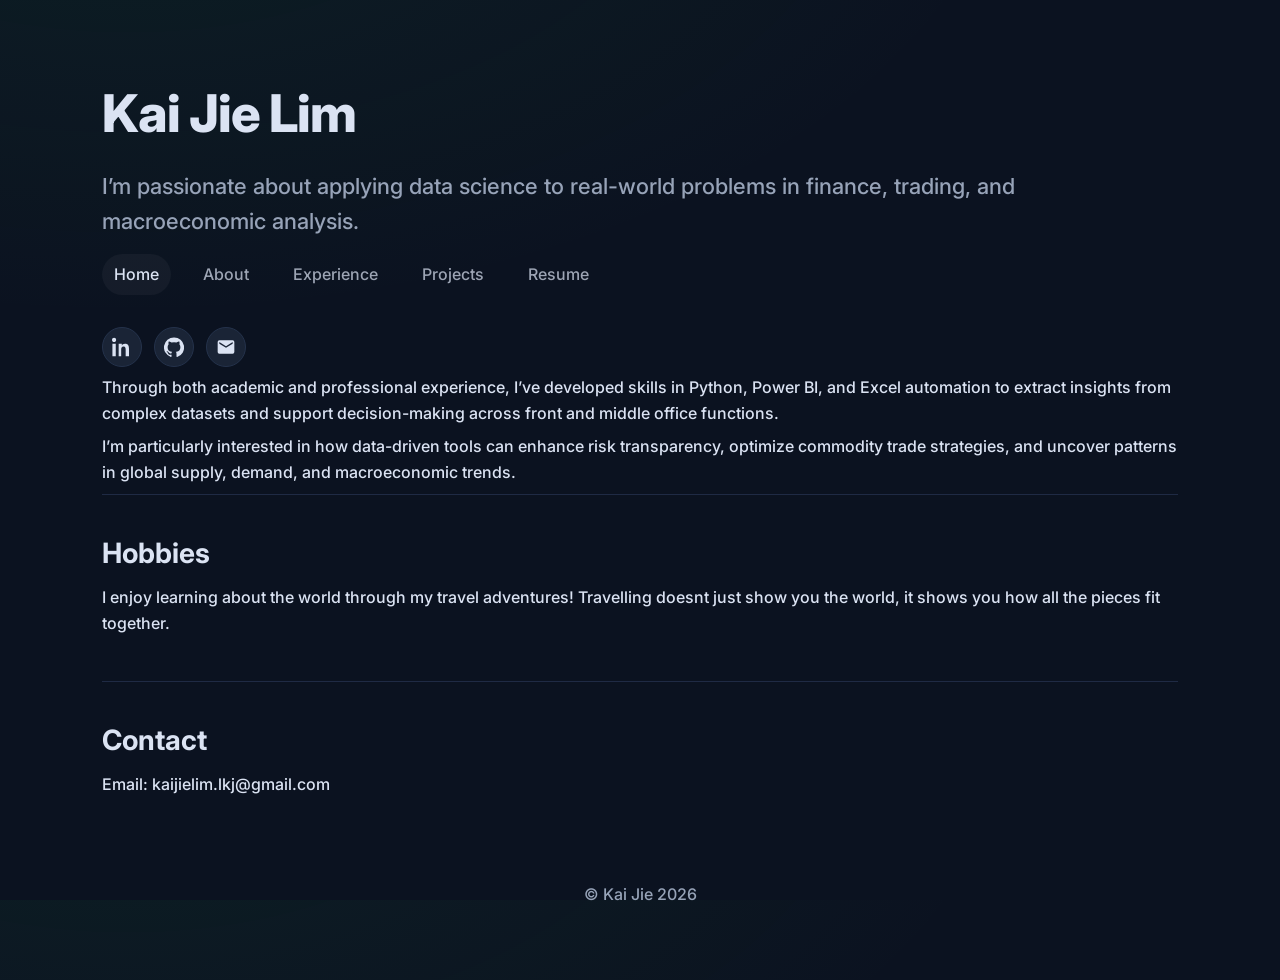
==== index.html @ aebbc4e6 "update" ====
<!doctype html>
<html lang="en">
<head>
  <meta charset="utf-8" />
  <meta name="viewport" content="width=device-width,initial-scale=1" />
  <title>Kai Jie — Portfolio</title>
  <meta name="description" content="Personal portfolio of Kai Jie: data engineering, markets, analytics." />
  <link rel="preconnect" href="https://fonts.googleapis.com">
  <link rel="preconnect" href="https://fonts.gstatic.com" crossorigin>
  <!-- Site font -->
  <link href="https://fonts.googleapis.com/css2?family=Inter:wght@400;500;600;700;800&display=swap" rel="stylesheet">
  <link href="style.css" rel="stylesheet">
</head>
<body>

  <div class="wrap">
    <!-- HERO -->
    <header id="home">
      <div class="brand">Kai Jie Lim</div>
      <div class="subtitle">I’m passionate about applying data science to real-world problems in finance, trading, and macroeconomic analysis.</div>
      <nav class="nav" id="main-nav">
        <a href="index.html" class="active">Home</a>
        <a href="about.html">About</a>
        <a href="experience.html">Experience</a>
        <a href="projects.html">Projects</a>
        <a href="resume.html">Resume</a>
      </nav>
      <div class="social">
        <a class="icon" aria-label="LinkedIn" href="https://www.linkedin.com/in/kai-jie-l-989153208/" target="_blank" rel="noopener">
          <svg width="20" height="20" fill="currentColor" viewBox="0 0 24 24"><path d="M4.98 3.5C4.98 4.88 3.86 6 2.5 6S0 4.88 0 3.5 1.12 1 2.5 1s2.48 1.12 2.48 2.5zM.5 8h4V23H.5zM8 8h3.8v2.05h.05c.53-1 1.83-2.05 3.77-2.05 4.03 0 4.78 2.65 4.78 6.09V23h-4V15.5c0-1.79-.03-4.09-2.5-4.09-2.5 0-2.88 1.95-2.88 3.96V23H8z"/></svg>
        </a>
        <a class="icon" aria-label="GitHub" href="https://github.com/snorlexzzz" target="_blank" rel="noopener">
          <svg width="20" height="20" fill="currentColor" viewBox="0 0 24 24"><path d="M12 .5a12 12 0 0 0-3.79 23.4c.6.11.82-.26.82-.58v-2.02c-3.34.73-4.04-1.61-4.04-1.61-.55-1.39-1.34-1.76-1.34-1.76-1.09-.75.08-.74.08-.74 1.2.08 1.83 1.24 1.83 1.24 1.07 1.83 2.8 1.3 3.48.99.11-.78.42-1.3.76-1.6-2.66-.3-5.46-1.33-5.46-5.93 0-1.31.47-2.38 1.24-3.22-.13-.3-.54-1.52.12-3.17 0 0 1.01-.32 3.3 1.23a11.46 11.46 0 0 1 6.01 0c2.28-1.55 3.29-1.23 3.29-1.23.66 1.65.25 2.87.13 3.17.77.84 1.23 1.91 1.23 3.22 0 4.61-2.8 5.63-5.47 5.93.43.37.81 1.1.81 2.22v3.29c0 .33.21.71.83.59A12 12 0 0 0 12 .5z"/></svg>
        </a>
        <a class="icon" aria-label="Email" href="mailto:kaijielim.lkj@gmail.com">
          <svg width="20" height="20" fill="currentColor" viewBox="0 0 24 24"><path d="M20 4H4a2 2 0 0 0-2 2v12a2 2 0 0 0 2 2h16a2 2 0 0 0 2-2V6a2 2 0 0 0-2-2zm0 4-8 5L4 8V6l8 5 8-5v2z"/></svg>
        </a>
      </div>
    </header>

    <div class="sections">
      <p>Through both academic and professional experience, I’ve developed skills in Python, Power BI, and Excel automation to extract insights from complex datasets and support decision-making across front and middle office functions.</p>
      <p>I’m particularly interested in how data-driven tools can enhance risk transparency, optimize commodity trade strategies, and uncover patterns in global supply, demand, and macroeconomic trends.</p>
      <section id="Hobbies">
        <h2>Hobbies</h2>
        <p>I enjoy learning about the world through my travel adventures! Travelling doesnt just show you the world, it shows you how all the pieces fit together.</p>
      </section>
      <section id="contact">
        <h2>Contact</h2>
        <p>Email: <a href="mailto:kaijielim.lkj@gmail.com">kaijielim.lkj@gmail.com</a></p>
      </section>
    </div>

    <footer>© Kai Jie <span id="y"></span></footer>
  </div>

  <script>
    // footer year
    document.getElementById('y').textContent = new Date().getFullYear();
  </script>
</body>
</html>
---- style.css ----
/* ===== Base Variables ===== */
:root {
  --bg: #0b1220;
  --ink: #dbe3f3;
  --muted: #97a3b8;
  --panel: #101a2b;
  --line: #1f2a44;
  --brand: #22c55e;
  --brand-2: #a7f3d0;
  --radius: 18px;
  --shadow: 0 10px 30px rgba(0,0,0,.35);
}

/* ===== Reset & Base ===== */
* { box-sizing: border-box; }
html, body { height: 100%; scroll-behavior: smooth; }
body {
  margin: 0;
  background: radial-gradient(900px 500px at 10% -20%, rgba(34,197,94,.08), transparent), var(--bg);
  color: var(--ink);
  font: 500 16px/1.6 'Inter', ui-sans-serif, system-ui, -apple-system, Segoe UI, Roboto, Helvetica, Arial;
}
a { color: var(--ink); text-decoration: none; }

/* ===== Layout ===== */
.wrap { max-width: 1120px; margin: 0 auto; padding: 32px 22px; }
header { display: grid; gap: 14px; margin-top: 40px; }
.brand { font-weight: 800; font-size: 52px; letter-spacing: -0.02em; }
.subtitle { font-size: 22px; color: var(--muted); }

/* ===== Navigation ===== */
.nav { display: flex; gap: 20px; flex-wrap: wrap; align-items: center; }
.nav a { opacity: .7; padding: 8px 12px; border-radius: 999px; }
.nav a.active, .nav a:hover { opacity: 1; background: rgba(255,255,255,.04); }

/* ===== Sections ===== */
section { padding: 36px 0; border-top: 1px solid var(--line); }
.page-title {
  font-size: 36px;
  line-height: 1.2;
  margin: 10px 0 12px;
}
h2 { font-size: 28px; margin: 0 0 10px; }
p { margin: 8px 0; }
main > section:first-of-type {
  margin-top: 18px;
}
/* ===== Social Icons ===== */
.social { display: flex; gap: 12px; margin-top: 18px; }
.icon { width: 40px; height: 40px; border-radius: 999px; background: #1a2436;
        display: grid; place-items: center; border: 1px solid #24324b; }
.icon:hover { transform: translateY(-1px); }

/* ===== Grid & Cards ===== */
.grid { display: grid; grid-template-columns: repeat(2, 1fr); gap: 18px; }
.card {
  background: rgba(255,255,255,.03);
  border: 1px solid rgba(255,255,255,.08);
  border-radius: var(--radius);
  box-shadow: var(--shadow);
  padding: 22px;
}
.pill {
  display: inline-block;
  padding: 6px 10px;
  border: 1px solid #24324b;
  border-radius: 999px;
  background: #111a2a;
  color: #aab3c6;
  font-size: 14px;
  margin: 4px 6px 0 0;
}

/* ===== Resume Button ===== */
.resume-btn {
  display: inline-flex;
  align-items: center;
  gap: 8px;
  margin-top: 8px;
  padding: 12px 20px;
  border-radius: 12px;
  background: linear-gradient(135deg, var(--brand), var(--brand-2));
  color: #0b1220;
  font-weight: 700;
}
.resume-btn svg { width: 18px; height: 18px; fill: #0b1220; }
.resume-btn:hover { opacity: .9; }

/* ===== Timeline (Experience Page) ===== */
/* ===== Timeline (Experience) ===== */
.experience{
  display: grid;
  grid-template-columns: 180px 24px 1fr;  /* date | dot | card */
  column-gap: 24px;
  row-gap: 28px;
}

/* if your H1 uses .page-title inside the section */
.experience .page-title{ grid-column: 1 / -1; margin: 10px 0 12px; }

.timeline-item{ display: contents; } /* lets children occupy the grid cells */

.timeline-date{
  grid-column: 1;
  align-self: center;
  color: var(--muted);
  font-size: 15px;
  font-weight: 600;
  white-space: nowrap;
}

.timeline-dot{
  grid-column: 2;
  align-self: center;
}
.timeline-dot::before{
  content: "";
  display: block;
  width: 18px; height: 18px;
  background: var(--brand);
  border-radius: 50%;
  border: 3px solid var(--bg);
  box-shadow: 0 0 0 3px var(--line);
}

.timeline-content{
  grid-column: 3;
  background: rgba(255,255,255,.03);
  border: 1px solid rgba(255,255,255,.08);
  border-radius: var(--radius);
  box-shadow: var(--shadow);
  padding: 16px 18px;
}

/* Mobile: stack, hide dot */
@media (max-width: 900px){
  .experience{ grid-template-columns: 1fr; row-gap: 18px; }
  .timeline-item{ display: block; }
  .timeline-dot{ display: none; }
  .timeline-date{ margin-bottom: 6px; }
}

/* ===== Footer ===== */
footer { color: var(--muted); text-align: center; padding: 40px 0; }

/* ===== Responsive ===== */
@media (max-width:900px) {
  .brand { font-size: 42px; }
  .grid { grid-template-columns: 1fr; }
  .experience { grid-template-columns: 1fr; row-gap: 18px; }
  .exp-title { grid-column: 1; }
  .timeline-item { display: grid; grid-template-columns: 1fr; }
  .timeline-dot { display: none; }
  .timeline-date { order: 1; margin-bottom: 6px; }
  .timeline-content { order: 2; }
}
/* ===== Images ===== */
.card-img {
  width: 100%;            /* make image fill the card */
  height: auto;           /* maintain proportions */
  border-radius: 12px;    /* match card’s rounded corners */
  margin-bottom: 12px;    /* space between image and text */
  object-fit: cover;      /* crop if aspect ratio doesn’t match */
}
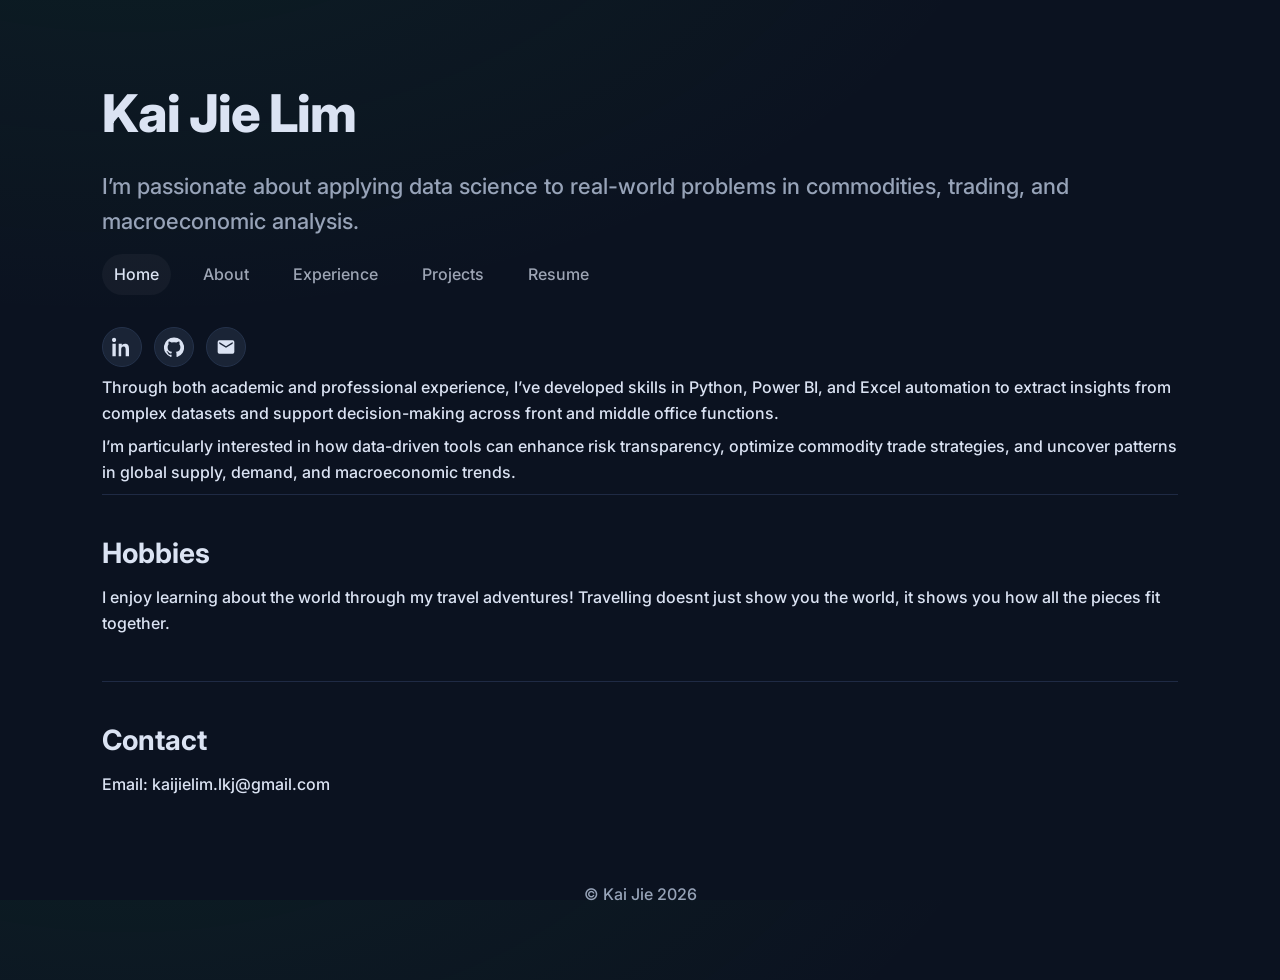
==== commit f9b4318f: "Update subtitle to reflect focus on commodities" ====
--- a/index.html
+++ b/index.html
@@ -17,7 +17,7 @@
     <!-- HERO -->
     <header id="home">
       <div class="brand">Kai Jie Lim</div>
-      <div class="subtitle">I’m passionate about applying data science to real-world problems in finance, trading, and macroeconomic analysis.</div>
+      <div class="subtitle">I’m passionate about applying data science to real-world problems in commodities, trading, and macroeconomic analysis.</div>
       <nav class="nav" id="main-nav">
         <a href="index.html" class="active">Home</a>
         <a href="about.html">About</a>
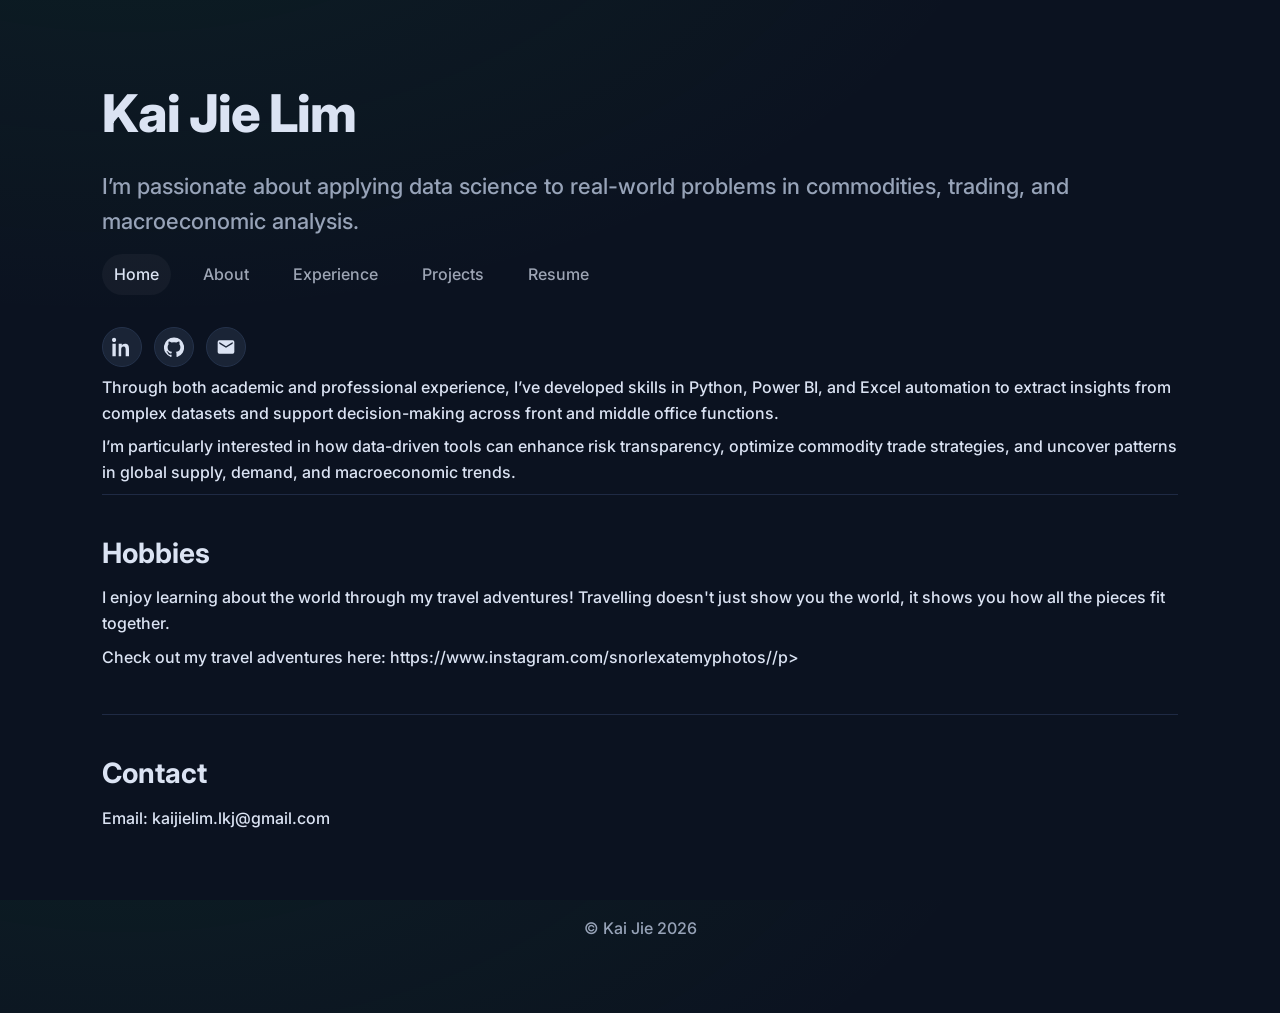
==== commit 845f9fc8: "Update index.html" ====
--- a/index.html
+++ b/index.html
@@ -43,7 +43,8 @@
       <p>I’m particularly interested in how data-driven tools can enhance risk transparency, optimize commodity trade strategies, and uncover patterns in global supply, demand, and macroeconomic trends.</p>
       <section id="Hobbies">
         <h2>Hobbies</h2>
-        <p>I enjoy learning about the world through my travel adventures! Travelling doesnt just show you the world, it shows you how all the pieces fit together.</p>
+        <p>I enjoy learning about the world through my travel adventures! Travelling doesn't just show you the world, it shows you how all the pieces fit together.</p>
+        <p>Check out my travel adventures here: https://www.instagram.com/snorlexatemyphotos//p>
       </section>
       <section id="contact">
         <h2>Contact</h2>
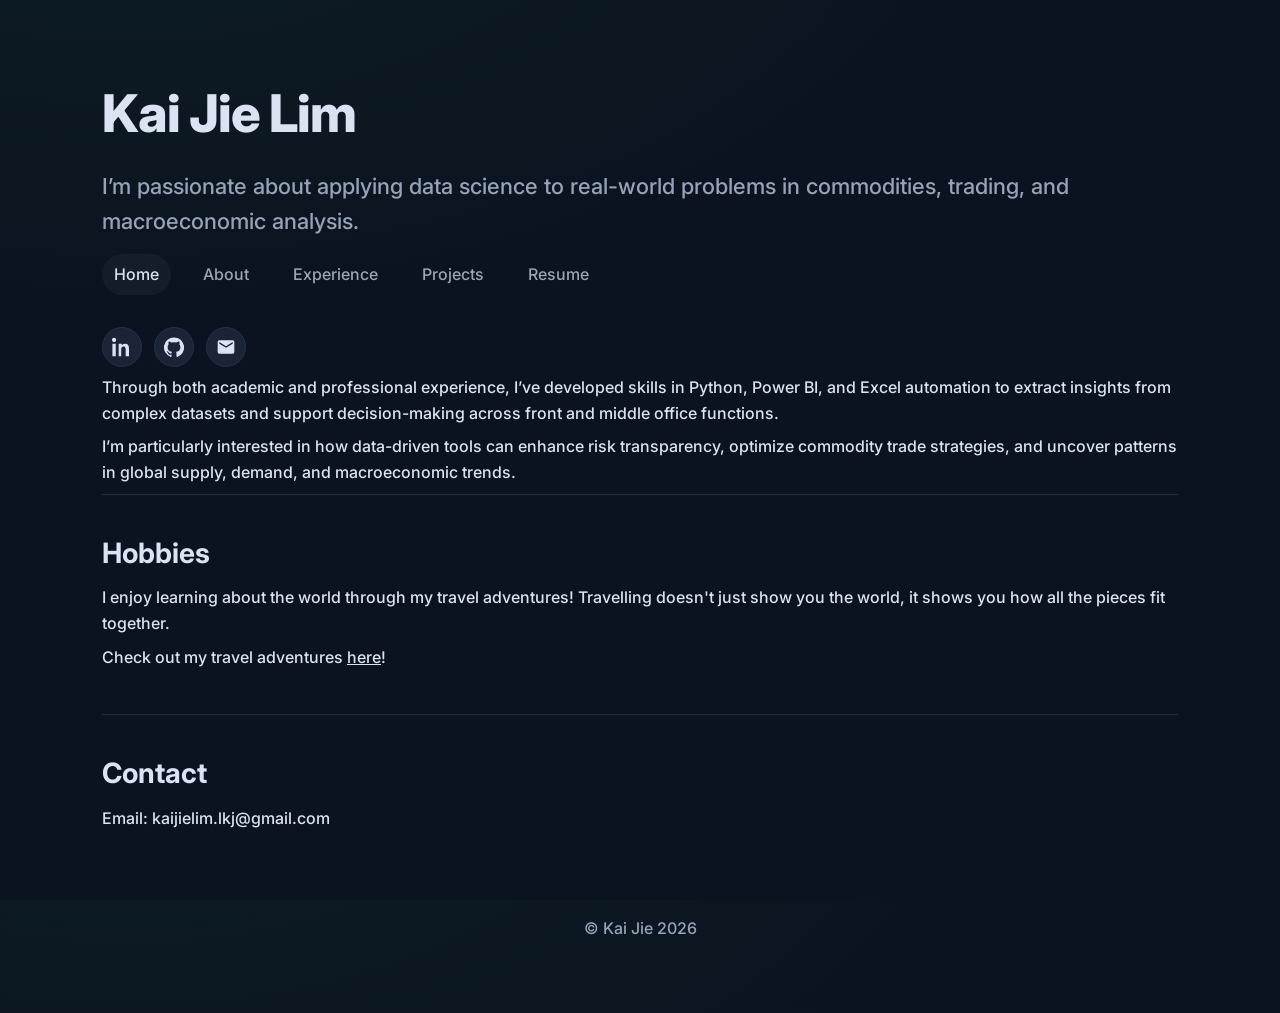
==== commit 4b7035c8: "Update travel adventures link to be clickable" ====
--- a/index.html
+++ b/index.html
@@ -44,7 +44,7 @@
       <section id="Hobbies">
         <h2>Hobbies</h2>
         <p>I enjoy learning about the world through my travel adventures! Travelling doesn't just show you the world, it shows you how all the pieces fit together.</p>
-        <p>Check out my travel adventures here: https://www.instagram.com/snorlexatemyphotos//p>
+        <p>Check out my travel adventures <a href="https://www.instagram.com/snorlexatemyphotos/" target="_blank" rel="noopener" style="text-decoration:underline;">here</a>!</p>
       </section>
       <section id="contact">
         <h2>Contact</h2>
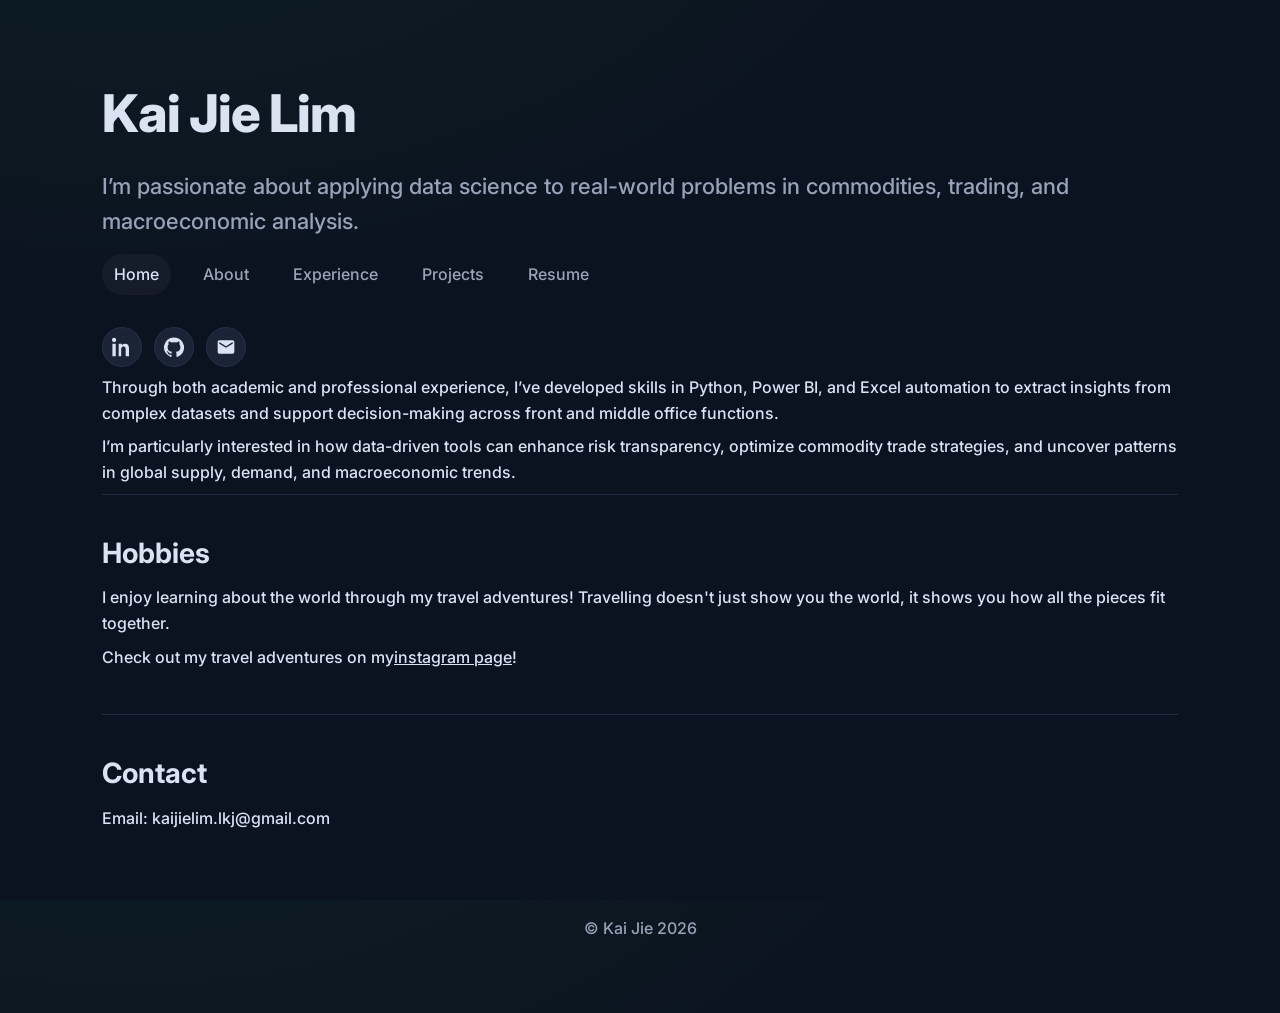
==== commit 761c0934: "Update Instagram link text in index.html" ====
--- a/index.html
+++ b/index.html
@@ -44,7 +44,7 @@
       <section id="Hobbies">
         <h2>Hobbies</h2>
         <p>I enjoy learning about the world through my travel adventures! Travelling doesn't just show you the world, it shows you how all the pieces fit together.</p>
-        <p>Check out my travel adventures <a href="https://www.instagram.com/snorlexatemyphotos/" target="_blank" rel="noopener" style="text-decoration:underline;">here</a>!</p>
+        <p>Check out my travel adventures on my<a href="https://www.instagram.com/snorlexatemyphotos/" target="_blank" rel="noopener" style="text-decoration:underline;">instagram page</a>!</p>
       </section>
       <section id="contact">
         <h2>Contact</h2>
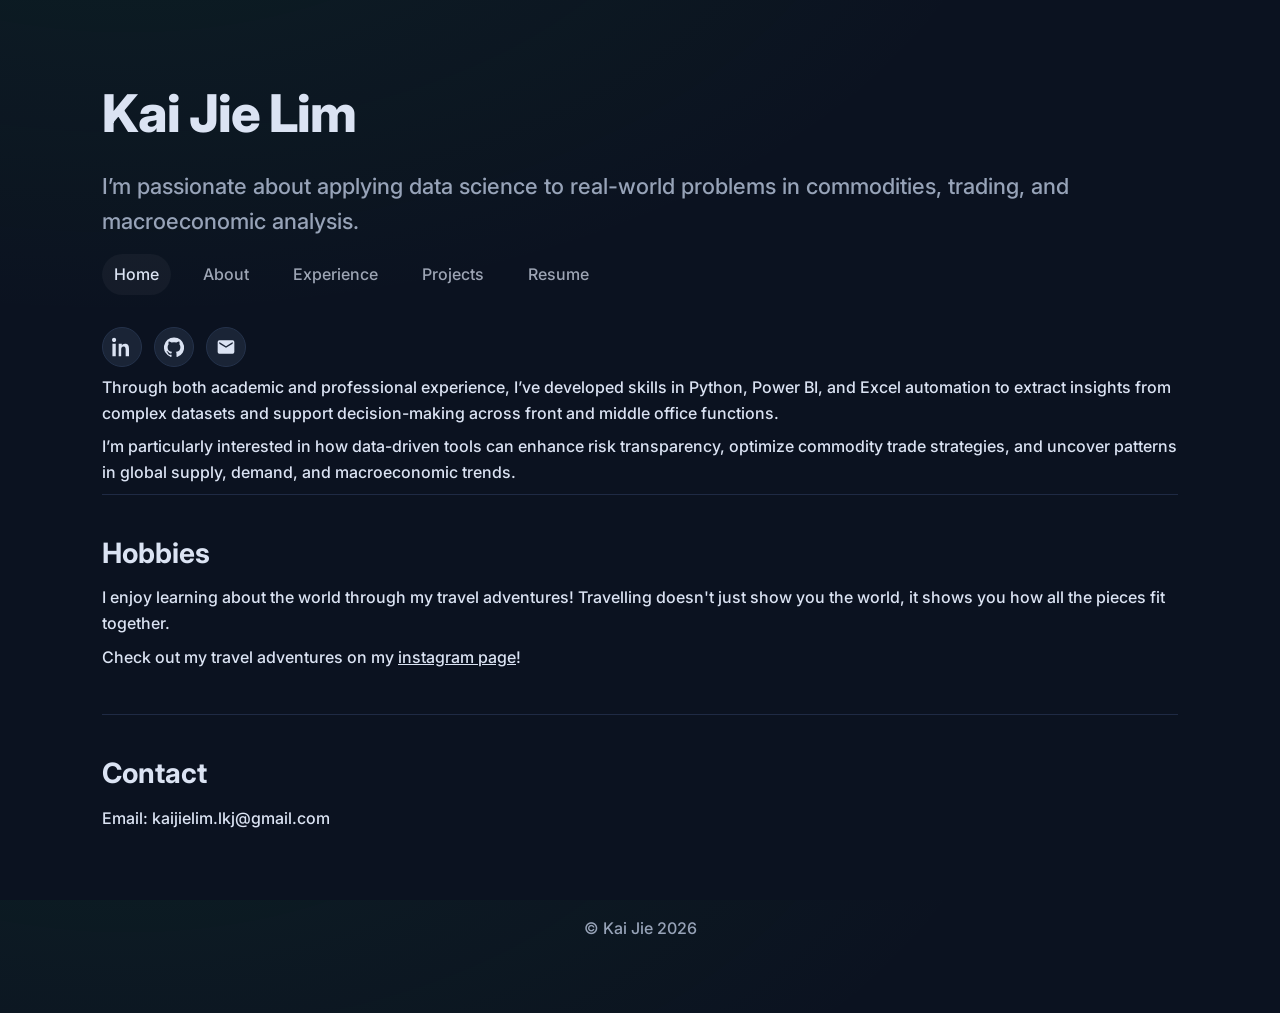
==== commit deb6e162: "Fix formatting of Instagram link in hobbies section" ====
--- a/index.html
+++ b/index.html
@@ -44,7 +44,7 @@
       <section id="Hobbies">
         <h2>Hobbies</h2>
         <p>I enjoy learning about the world through my travel adventures! Travelling doesn't just show you the world, it shows you how all the pieces fit together.</p>
-        <p>Check out my travel adventures on my<a href="https://www.instagram.com/snorlexatemyphotos/" target="_blank" rel="noopener" style="text-decoration:underline;">instagram page</a>!</p>
+        <p>Check out my travel adventures on my <a href="https://www.instagram.com/snorlexatemyphotos/" target="_blank" rel="noopener" style="text-decoration:underline;">instagram page</a>!</p>
       </section>
       <section id="contact">
         <h2>Contact</h2>
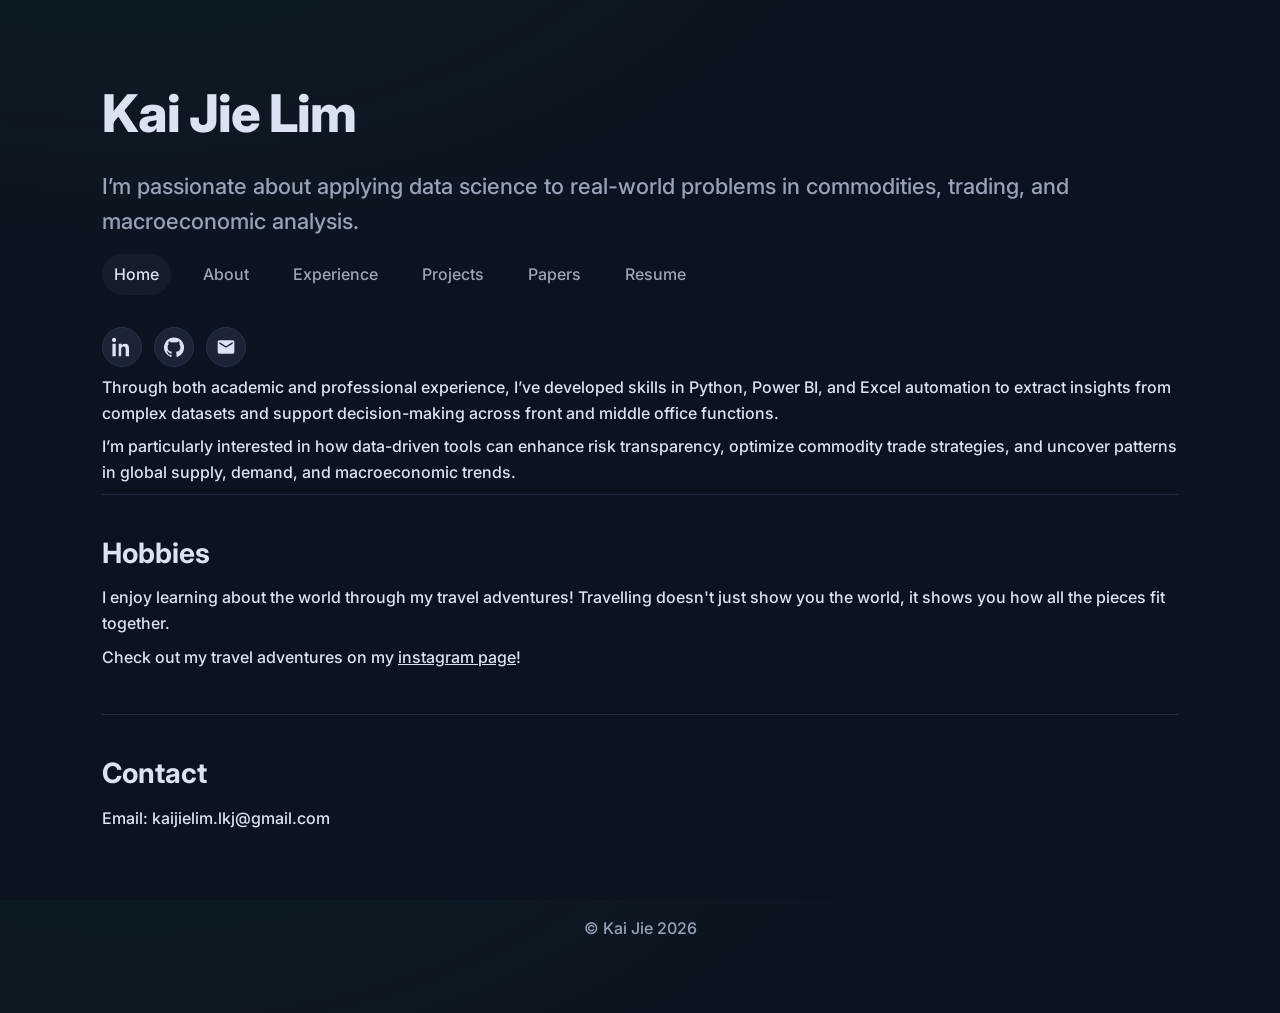
==== commit d8436a06: "papers" ====
--- a/index.html
+++ b/index.html
@@ -23,6 +23,7 @@
         <a href="about.html">About</a>
         <a href="experience.html">Experience</a>
         <a href="projects.html">Projects</a>
+        <a href="papers.html">Papers</a>
         <a href="resume.html">Resume</a>
       </nav>
       <div class="social">
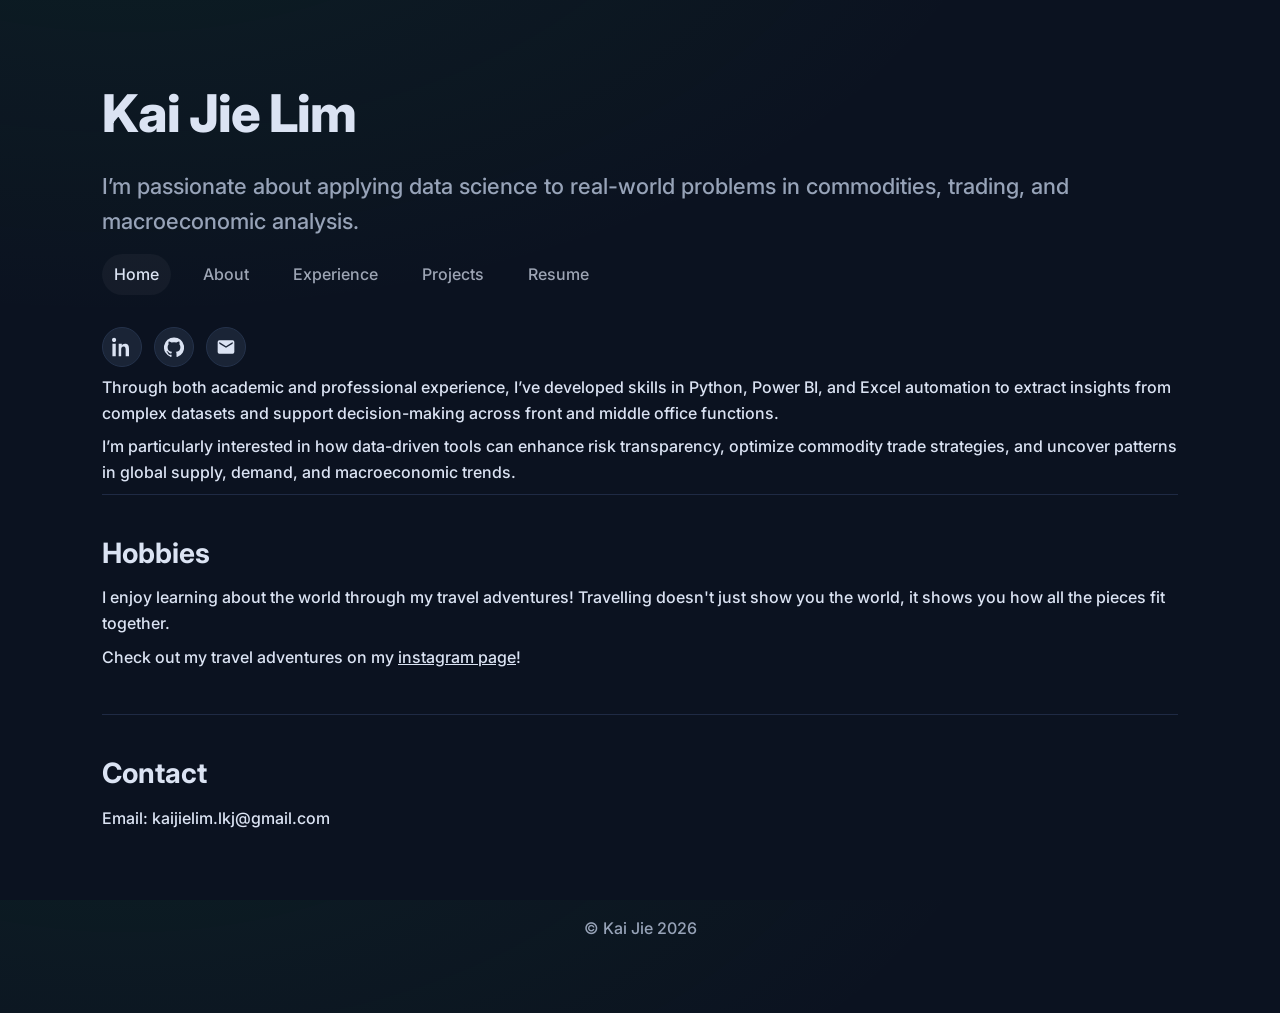
==== commit e821a2de: "cnn proj" ====
--- a/index.html
+++ b/index.html
@@ -23,7 +23,6 @@
         <a href="about.html">About</a>
         <a href="experience.html">Experience</a>
         <a href="projects.html">Projects</a>
-        <a href="papers.html">Papers</a>
         <a href="resume.html">Resume</a>
       </nav>
       <div class="social">
